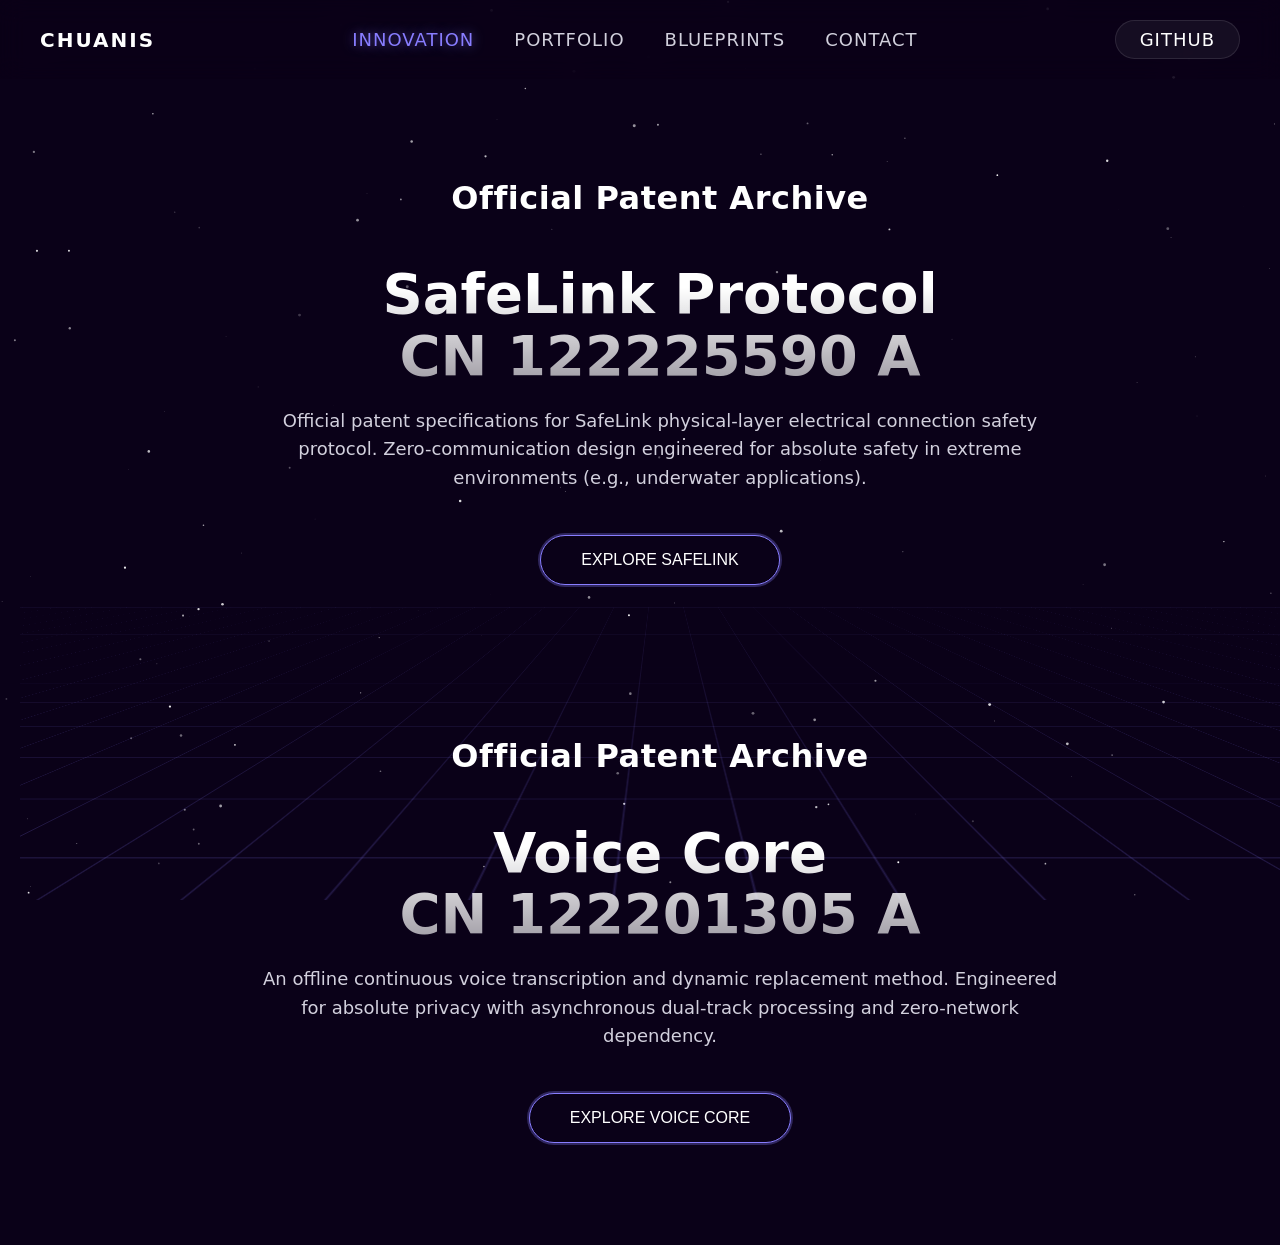
==== index.html @ 3c377c74 "Add files via upload" ====
<!DOCTYPE html>
<html lang="en">
<head>
    <meta charset="UTF-8">
    <meta name="viewport" content="width=device-width, initial-scale=1.0">
    <title>CHUANIS | Patent Portfolio</title>
    
    <link rel="stylesheet" href="assets/background.css">
    <link rel="stylesheet" href="assets/nav.css">
    
    <style>
        .index-container {
            display: flex;
            flex-direction: column;
            align-items: center;
            width: 100%;
            padding: 100px 20px;
            gap: 150px;
            z-index: 10;
            position: relative; /* 确保内容层在最上方 */
        }

        .patent-section {
            max-width: 800px;
            text-align: center;
            position: relative;
            z-index: 20; /* 明确高于网格层 */
        }

        .archive-label {
            font-size: 32px;
            font-weight: 600;
            color: #fff;
            margin-bottom: 5px;
            letter-spacing: 0.5px;
        }

        .hero-title {
            font-size: 56px;
            font-weight: 700;
            line-height: 1.1;
            background: linear-gradient(180deg, #fff 20%, rgba(255, 255, 255, 0.6) 100%);
            -webkit-background-clip: text;
            color: transparent;
            margin-bottom: 20px;
        }

        .hero-desc {
            font-size: 18px;
            color: #d2d0dd;
            line-height: 1.6;
            margin-bottom: 40px;
        }

        /* ✨ 按钮容器：直接作为触发区，层级最高 */
        .glowing-btn-wrapper {
            position: relative;
            display: inline-block;
            padding: 2px;
            border-radius: 999px;
            background: rgba(136, 125, 255, 0.3);
            animation: pulse 2s infinite;
            cursor: pointer; /* 确保鼠标悬停时显示为可点击 */
            pointer-events: auto; /* 确保事件穿透有效 */
        }
        
        .glowing-btn {
            background: #0a0118;
            color: #fff;
            padding: 15px 40px;
            border-radius: 999px;
            border: 1px solid #887dff;
            cursor: pointer;
            font-size: 16px;
            transition: 0.3s;
            display: block;
            pointer-events: auto;
        }
        
        .glowing-btn:hover { background: #887dff; }

        @keyframes pulse {
            0% { box-shadow: 0 0 0 0 rgba(136, 125, 255, 0.4); }
            70% { box-shadow: 0 0 0 15px rgba(136, 125, 255, 0); }
            100% { box-shadow: 0 0 0 0 rgba(136, 125, 255, 0); }
        }

        /* 背景容器不再遮挡任何点击 */
        .cyber-grid-container { 
            position: fixed; 
            bottom: 0; 
            width: 100%; 
            height: 50vh; 
            perspective: 600px; 
            z-index: 1; /* 降层 */
            pointer-events: none; /* 绝对禁止网格容器响应鼠标 */
            mask-image: linear-gradient(to top, rgba(0,0,0,1) 10%, rgba(0,0,0,0) 90%); 
        }
        
        .cyber-grid { 
            position: absolute; 
            width: 200%; 
            height: 200%; 
            bottom: -50%; 
            left: -50%; 
            background-image: linear-gradient(rgba(136, 125, 255, 0.2) 1px, transparent 1px), linear-gradient(90deg, rgba(136, 125, 255, 0.2) 1px, transparent 1px); 
            background-size: 60px 60px; 
            transform: rotateX(75deg); 
            animation: gridMove 2s linear infinite; 
        }
        
        @keyframes gridMove { 0% { transform: rotateX(75deg) translateY(0); } 100% { transform: rotateX(75deg) translateY(60px); } }
    </style>
</head>
<body>

    <main class="index-container">
        <section class="patent-section">
            <div class="archive-label">Official Patent Archive</div>
            <h1 class="hero-title">SafeLink Protocol<br>CN 122225590 A</h1>
            <p class="hero-desc">
                Official patent specifications for SafeLink physical-layer electrical connection safety protocol. 
                Zero-communication design engineered for absolute safety in extreme environments (e.g., underwater applications).
            </p>
            <div class="glowing-btn-wrapper" onclick="window.location.href='portfolio/safelink/index.html'">
                <button class="glowing-btn">EXPLORE SAFELINK</button>
            </div>
        </section>

        <section class="patent-section">
            <div class="archive-label">Official Patent Archive</div>
            <h1 class="hero-title">Voice Core<br>CN 122201305 A</h1>
            <p class="hero-desc">
                An offline continuous voice transcription and dynamic replacement method. 
                Engineered for absolute privacy with asynchronous dual-track processing and zero-network dependency.
            </p>
            <div class="glowing-btn-wrapper" onclick="window.location.href='portfolio/voice/index.html'">
                <button class="glowing-btn">EXPLORE VOICE CORE</button>
            </div>
        </section>

        <div class="cyber-grid-container"><div class="cyber-grid"></div></div>
    </main>

    <script src="assets/background.js"></script>
    <script src="assets/nav.js"></script>

</body>
</html>
---- assets/background.css ----
/* assets/background.css - 全局星空背景样式 */

/* 1. 规范网页底层 */
body {
    margin: 0;
    padding: 0;
    background-color: #0a0118; /* 纯粹的极夜黑底色 */
    color: #fff;
    font-family: system-ui, -apple-system, sans-serif;
    /* 优化：使用 dvh 完美适配现代智能手机的动态地址栏 */
    min-height: 100dvh; 
    overflow-x: hidden; /* 防止横向滚动条 */
}

/* 2. 将星空画布死死钉在屏幕最底层 */
#star-canvas {
    position: fixed; /* 核心：不论网页内容怎么滑动，星空永远在原地 */
    top: 0;
    left: 0;
    width: 100vw;
    height: 100vh;
    z-index: -999; /* 永远在所有内容的最低层 */
    pointer-events: none; /* 让鼠标事件穿透，绝不影响网页点击 */
}
---- assets/nav.css ----
/* assets/nav.css - CHUANIS 全局导航样式 (毛玻璃效果版) */

.global-navbar {
    position: sticky;
    top: 0;
    display: flex;
    justify-content: space-between;
    align-items: center;
    padding: 20px 40px;
    z-index: 2000;
    
    /* 毛玻璃核心效果 */
    background: rgba(10, 1, 24, 0.7); 
    backdrop-filter: blur(12px); 
    -webkit-backdrop-filter: blur(12px);
    
    /* 修正：如果之前有奇怪横条，是因为边框导致的，这里明确移除底部边框 */
    border-bottom: none; 
}

.nav-logo {
    color: #fff;
    font-weight: bold;
    text-decoration: none;
    font-size: 20px;
    letter-spacing: 2px;
}

.nav-center {
    display: flex;
    gap: 40px;
}

.nav-center a {
    color: #d2d0dd; 
    text-decoration: none;
    font-size: 14px;
    font-weight: 500;
    transition: all 0.3s ease;
    text-transform: uppercase;
    letter-spacing: 1px;
}

/* ✨ 电光紫交互效果 */
.nav-center a:hover,
.nav-center a.active {
    color: #887dff; 
    text-shadow: 0 0 12px rgba(136, 125, 255, 0.6); 
}

.nav-right {
    display: flex;
    gap: 24px;
    align-items: center;
}

/* GitHub 按钮 */
.nav-btn-signup {
    color: #fff;
    background: rgba(255, 255, 255, 0.05);
    border: 1px solid rgba(255, 255, 255, 0.1);
    padding: 8px 24px;
    border-radius: 999px;
    text-decoration: none;
    font-size: 14px;
    transition: all 0.3s ease;
    text-transform: uppercase;
    letter-spacing: 1px;
}
.nav-btn-signup:hover {
    background: rgba(255, 255, 255, 0.1);
    border-color: rgba(255, 255, 255, 0.2);
}
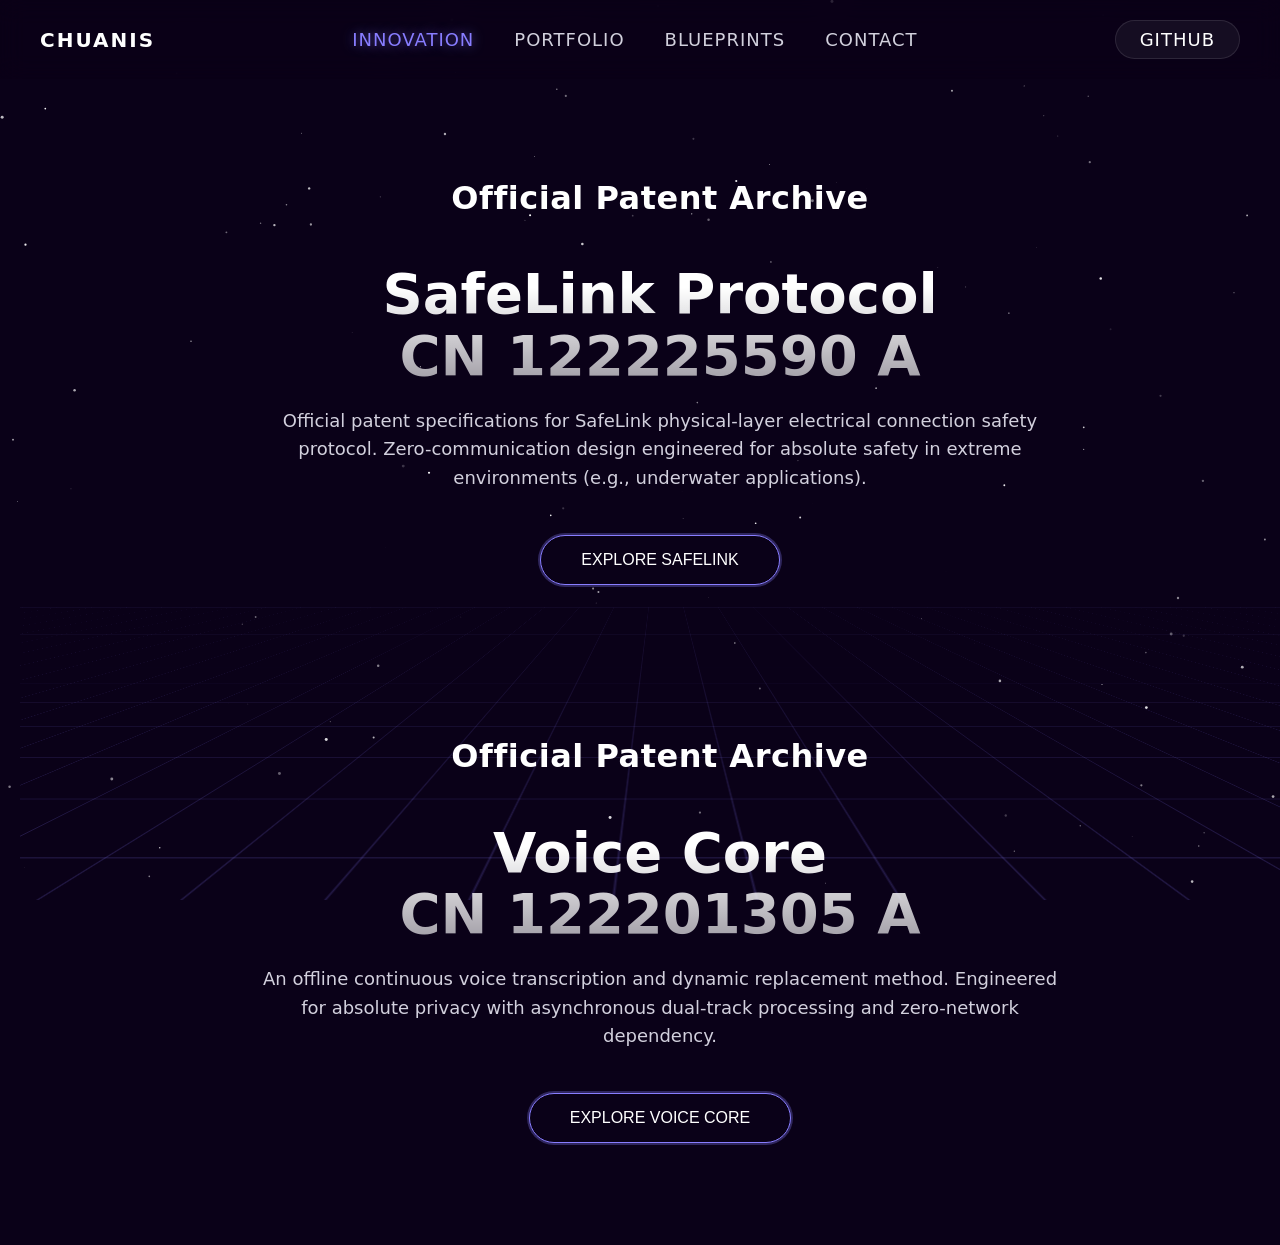
==== commit c9a927f1: "Update index.html" ====
--- a/index.html
+++ b/index.html
@@ -2,8 +2,12 @@
 <html lang="en">
 <head>
     <meta charset="UTF-8">
-    <meta name="viewport" content="width=device-width, initial-scale=1.0">
+    <meta name="viewport" content="width=device-width, initial-scale=1.0, maximum-scale=1.0, user-scalable=no">
+    <meta name="theme-color" content="#0a0118">
+    
     <title>CHUANIS | Patent Portfolio</title>
+    
+    <link rel="icon" href="favicon.svg" type="image/svg+xml">
     
     <link rel="stylesheet" href="assets/background.css">
     <link rel="stylesheet" href="assets/nav.css">
@@ -110,6 +114,33 @@
         }
         
         @keyframes gridMove { 0% { transform: rotateX(75deg) translateY(0); } 100% { transform: rotateX(75deg) translateY(60px); } }
+
+        /* ==================== 优化3：首页内容的移动端适配 ==================== */
+        @media (max-width: 900px) {
+            .index-container {
+                padding: 60px 20px;
+                gap: 80px; /* 缩小两个专利模块之间的间距 */
+            }
+            .archive-label {
+                font-size: 20px; /* 缩小标签字体 */
+                margin-bottom: 10px;
+            }
+            .hero-title {
+                font-size: 38px; /* 缩小主标题字体 */
+            }
+            .hero-desc {
+                font-size: 15px; /* 缩小描述字体 */
+                margin-bottom: 30px;
+                padding: 0 10px; /* 增加一点内边距防止文字贴边 */
+            }
+            .glowing-btn {
+                padding: 12px 30px;
+                font-size: 14px;
+            }
+            .cyber-grid-container {
+                height: 40vh; /* 手机上降低网格的高度占比 */
+            }
+        }
     </style>
 </head>
 <body>
